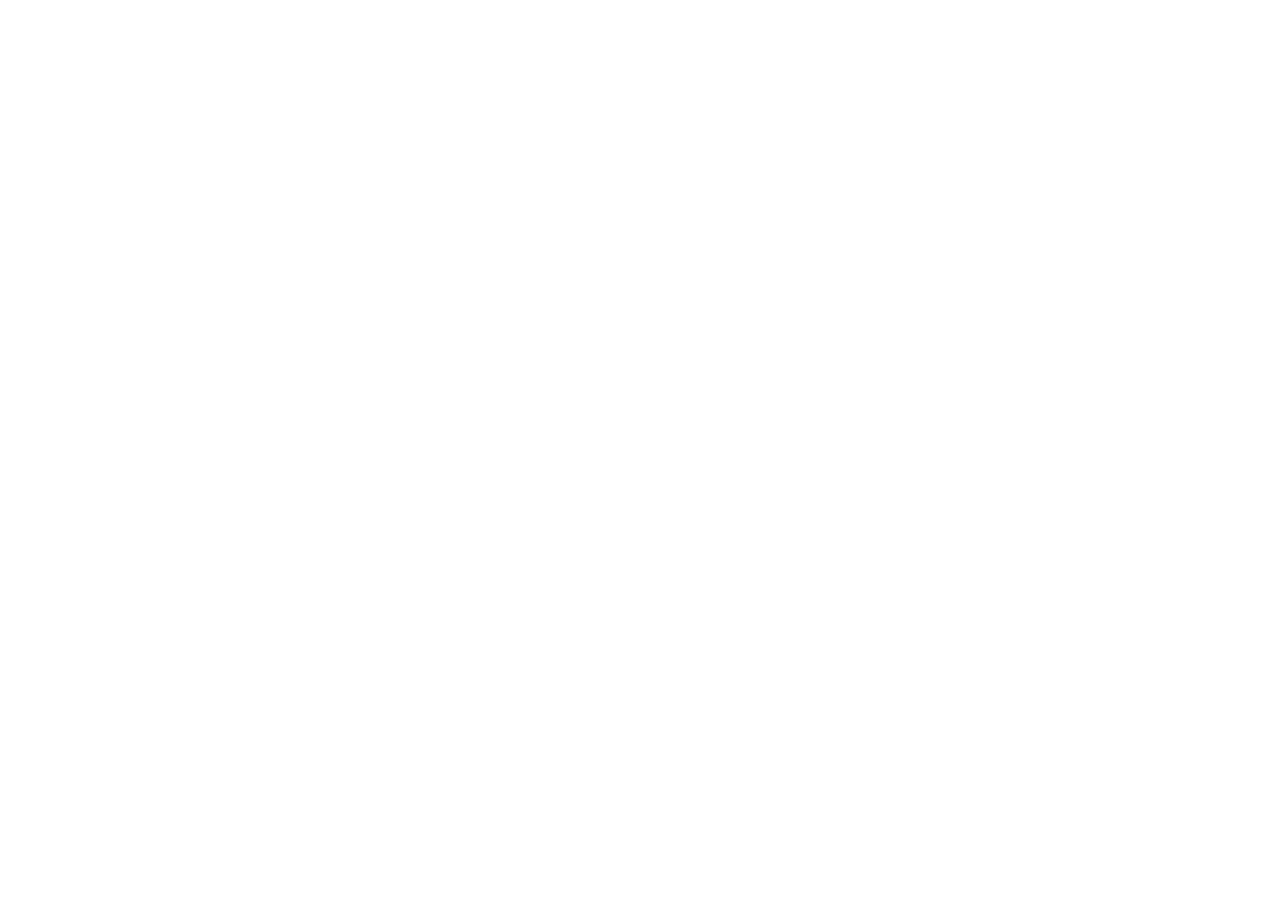
==== index.html @ ca4f279c "Inicio del Proyecto" ====
<!DOCTYPE html>
<html lang="en">
<head>
    <meta charset="UTF-8">
    <meta http-equiv="X-UA-Compatible" content="IE=edge">
    <meta name="viewport" content="width=device-width, initial-scale=1.0">
    <meta name="description" content="">
    <title>Nike Shop</title>
    <!-- CSS -->
    <link rel="stylesheet" href="css/style.css">
    <!-- CSS BOOTSTRAP -->
    <link href="https://cdn.jsdelivr.net/npm/bootstrap@5.2.1/dist/css/bootstrap.min.css" rel="stylesheet" integrity="sha384-iYQeCzEYFbKjA/T2uDLTpkwGzCiq6soy8tYaI1GyVh/UjpbCx/TYkiZhlZB6+fzT" crossorigin="anonymous">
</head>
<body>
    
</body>
</html>
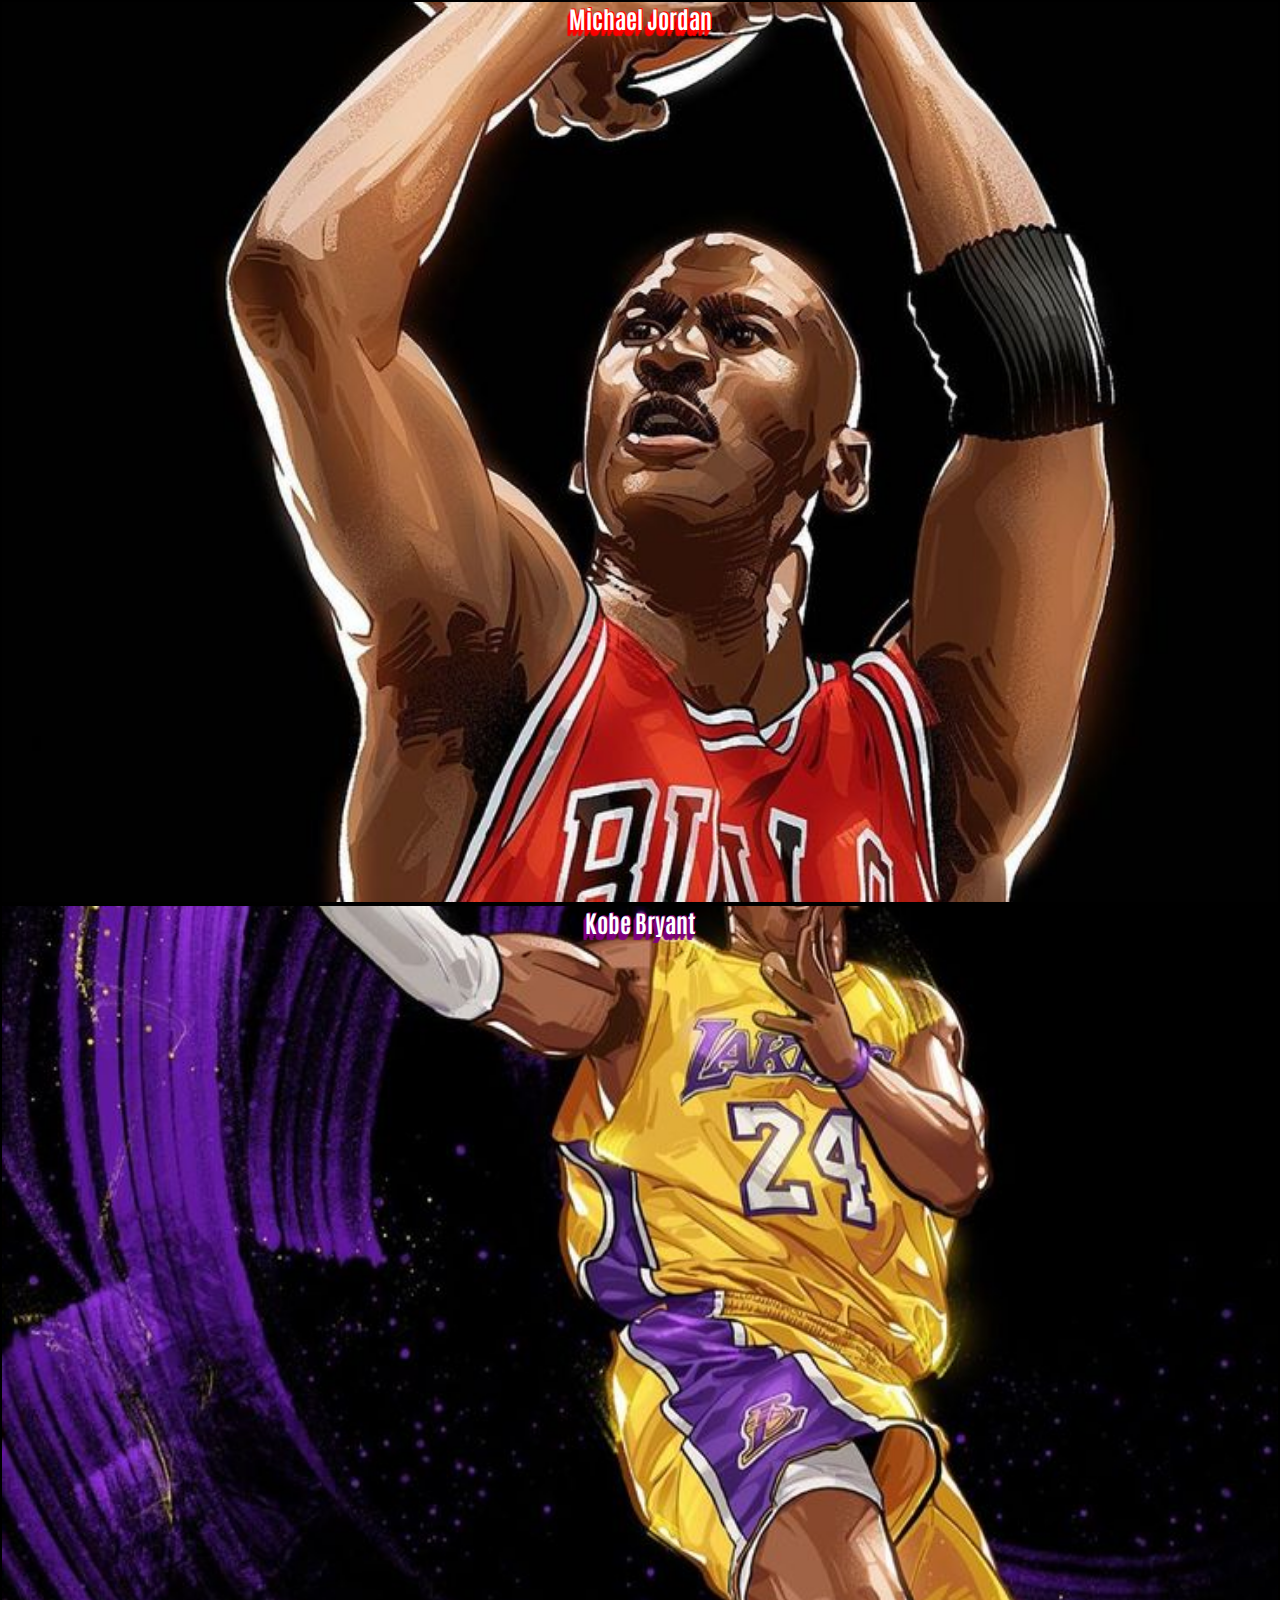
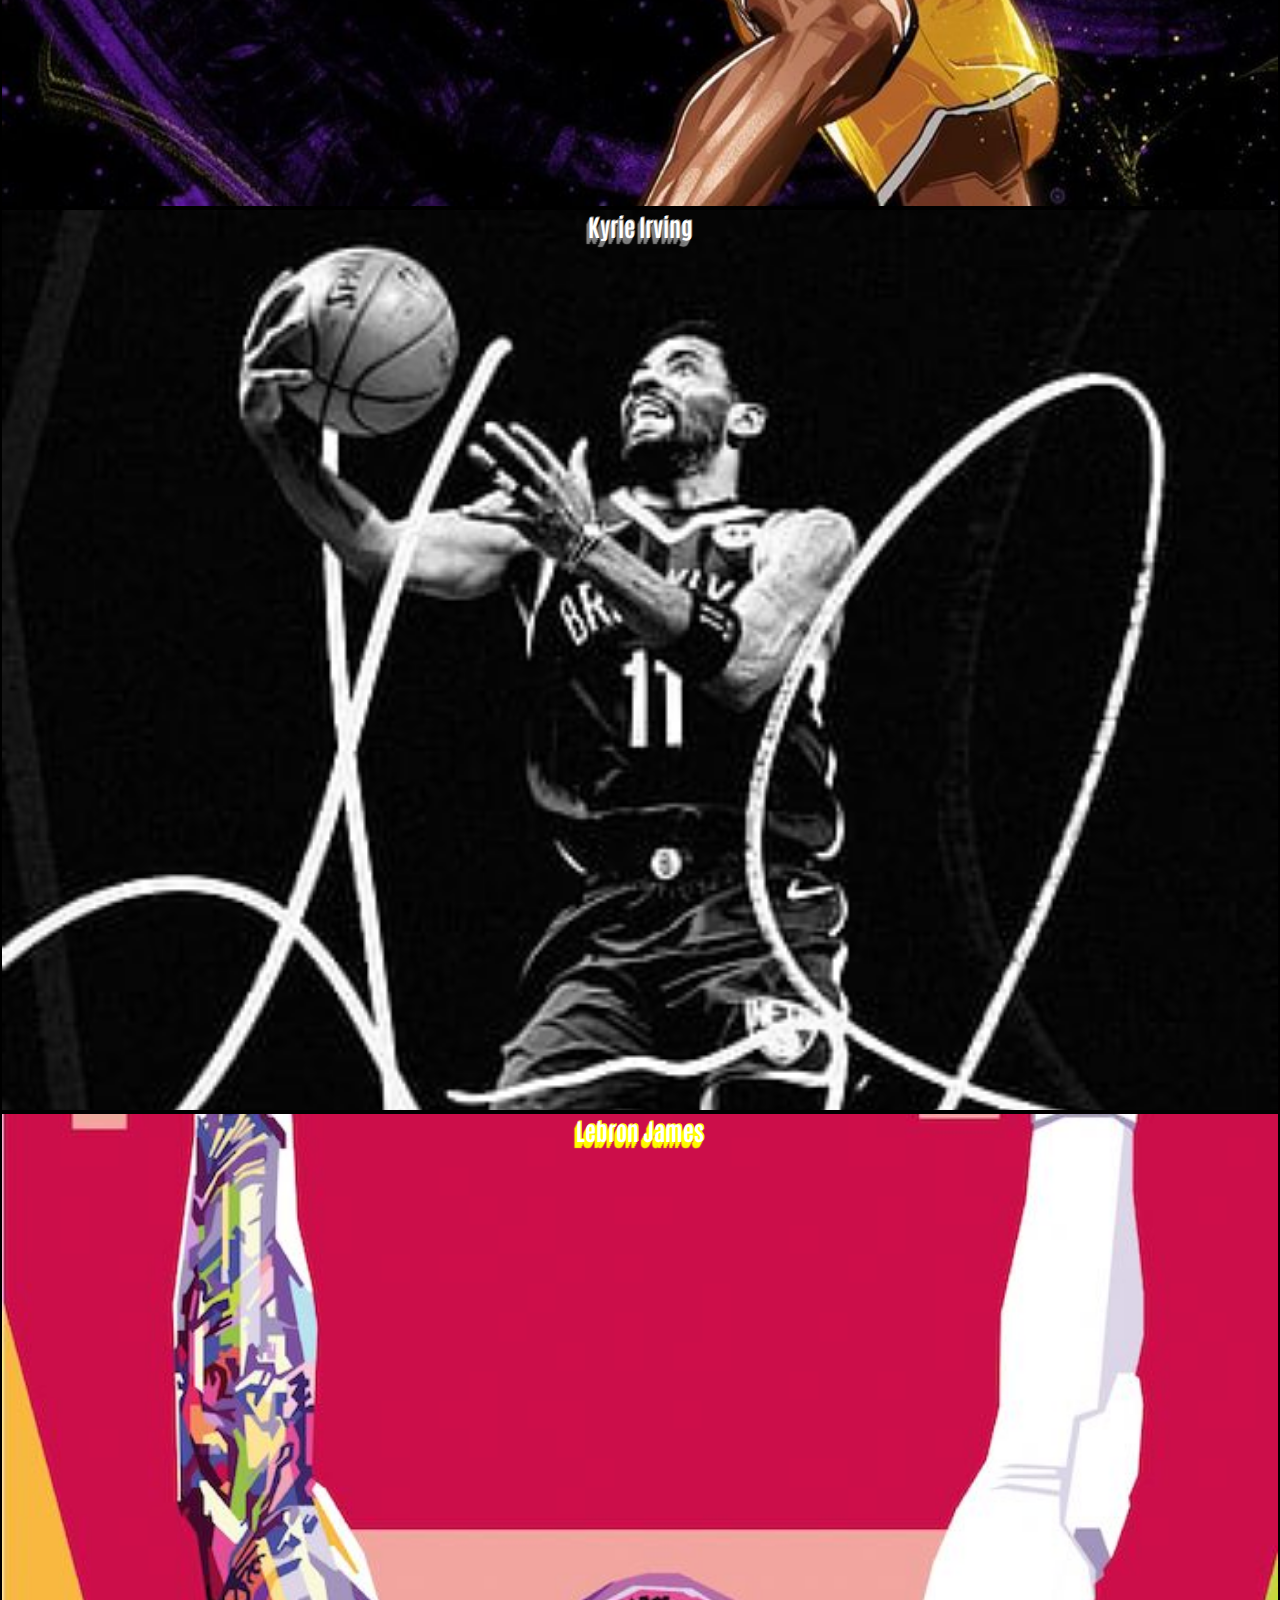
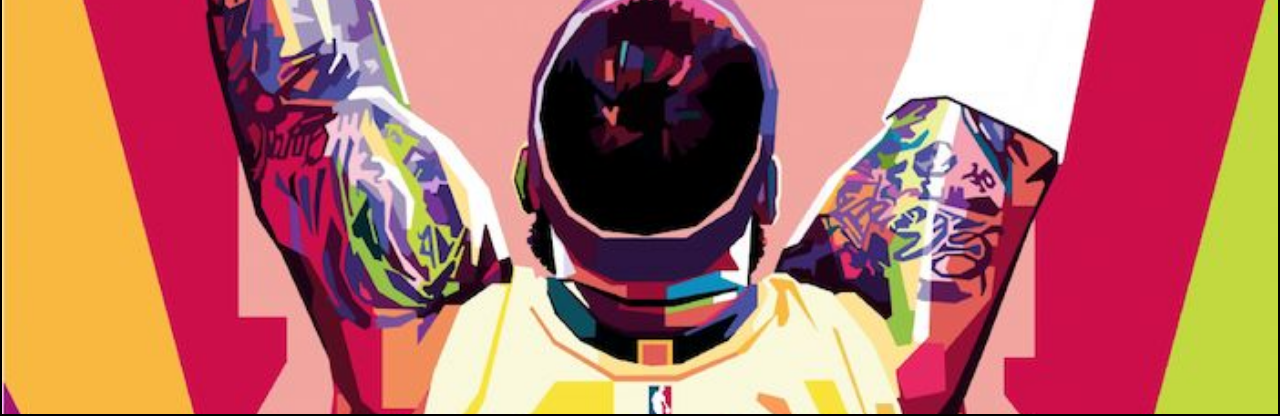
==== commit 63bac27a: "Index.html al 90%" ====
--- a/index.html
+++ b/index.html
@@ -1,17 +1,55 @@
 <!DOCTYPE html>
 <html lang="en">
-<head>
-    <meta charset="UTF-8">
-    <meta http-equiv="X-UA-Compatible" content="IE=edge">
-    <meta name="viewport" content="width=device-width, initial-scale=1.0">
-    <meta name="description" content="">
+  <head>
+    <meta charset="UTF-8" />
+    <meta http-equiv="X-UA-Compatible" content="IE=edge" />
+    <meta name="viewport" content="width=device-width, initial-scale=1.0" />
+    <meta name="description" content="" />
     <title>Nike Shop</title>
+    <link rel="shortcut icon" href="img/logo.png" type="image/x-icon">
+    <!-- CSS BOOTSTRAP -->
+    <link
+      href="https://cdn.jsdelivr.net/npm/bootstrap@5.2.1/dist/css/bootstrap.min.css"
+      rel="stylesheet"
+      integrity="sha384-iYQeCzEYFbKjA/T2uDLTpkwGzCiq6soy8tYaI1GyVh/UjpbCx/TYkiZhlZB6+fzT"
+      crossorigin="anonymous"
+    />
     <!-- CSS -->
-    <link rel="stylesheet" href="css/style.css">
-    <!-- CSS BOOTSTRAP -->
-    <link href="https://cdn.jsdelivr.net/npm/bootstrap@5.2.1/dist/css/bootstrap.min.css" rel="stylesheet" integrity="sha384-iYQeCzEYFbKjA/T2uDLTpkwGzCiq6soy8tYaI1GyVh/UjpbCx/TYkiZhlZB6+fzT" crossorigin="anonymous">
-</head>
-<body>
-    
-</body>
-</html>+    <link rel="stylesheet" href="css/style.css" />
+  </head>
+  <body>
+        <div class="row">
+            <a href="pages/michael-jordan.html" class="col-sm-12 col-md-3 col-lg-3 col-xl-3"><div id="Caja1" class="cajaZapatos">
+                <h2>Michael Jordan</h2>
+            </div></a>
+
+            <a href="pages/kobe-bryant.html" class="col-sm-12 col-md-3 col-lg-3 col-xl-3"><div id="Caja2" class="cajaZapatos">
+                <h2>Kobe Bryant</h2>
+            </div></a>
+            <a href="pages/kyrie-irving.html" class="col-sm-12 col-md-3 col-lg-3 col-xl-3"><div id="Caja3" class="cajaZapatos">
+                <h2>Kyrie Irving</h2>
+            </div></a>
+            <a href="pages/lebron-james.html" class="col-sm-12 col-md-3 col-lg-3 col-xl-3"><div id="Caja4" class="cajaZapatos">
+                <h2>Lebron James</h2>
+            </div>
+            </a>
+        </div>
+            
+
+
+
+
+
+
+
+
+
+
+    <!-- JavaScript BOOTSTRAP -->
+    <script
+      src="https://cdn.jsdelivr.net/npm/bootstrap@5.2.1/dist/js/bootstrap.bundle.min.js"
+      integrity="sha384-u1OknCvxWvY5kfmNBILK2hRnQC3Pr17a+RTT6rIHI7NnikvbZlHgTPOOmMi466C8"
+      crossorigin="anonymous"
+    ></script>
+  </body>
+</html>
--- a/css/style.css
+++ b/css/style.css
@@ -0,0 +1,97 @@
+@import url('https://fonts.googleapis.com/css2?family=Antonio:wght@100&display=swap');
+*{
+    margin: 0;
+    padding: 0;
+}
+body{
+    background-color: black;
+    font-family: 'Antonio', sans-serif;
+}
+.row{
+    margin-right: 0;
+    margin-left: 0;
+}
+.row a{
+    text-decoration: none;
+    color: black;
+    padding: 0;
+}
+
+.cajaZapatos{
+    background-color: aqua;
+    height: 100vh;
+    border: 2px black solid;
+    display: flex;
+    justify-content: center;
+}
+
+#Caja1{
+    background-image: url(../img/michael.jpg);
+    background-position: center;
+    background-size: cover;
+}
+#Caja1 h2{
+    color: white;
+    text-shadow: 1px -1px 0 red, -1px 2px 1px red, -2px 4px 1px red, -3px 6px 1px red, -4px 8px 1px rgba(206,89,55,0);
+}
+#Caja2{
+    background-image: url(../img/kobe.jpg);
+    background-position: center;
+    background-size: cover;
+}
+#Caja2 h2{
+    color: white;
+    text-shadow: 1px -1px 0 purple, -1px 2px 1px purple, -2px 4px 1px purple, -3px 6px 1px purple, -4px 8px 1px rgba(206,89,55,0);
+}
+#Caja3{
+    background-image: url(../img/irving.jpg);
+    background-position: center;
+    background-size: cover;
+}
+#Caja3 h2{
+    color: white;
+    text-shadow: 1px -1px 0 grey, -1px 2px 1px gray, -2px 4px 1px grey, -3px 6px 1px gray, -4px 8px 1px rgba(206,89,55,0);
+}
+#Caja4{
+    background-image: url(../img/lebron.jpg);
+    background-position: center;
+    background-size: cover;
+}
+#Caja4 h2{
+    color: white;
+    text-shadow: 1px -1px 0 yellow, -1px 2px 1px yellow, -2px 4px 1px yellow, -3px 6px 1px yellow, -4px 8px 1px rgba(206,89,55,0);
+}
+
+#Caja1:hover{
+    transform: scale(0.9);
+		transition: 0.4s;
+}
+#Caja2:hover{
+    transform: scale(0.9);
+		transition: 0.4s;
+}
+#Caja3:hover{
+    transform: scale(0.9);
+		transition: 0.4s;
+}
+#Caja4:hover{
+    transform: scale(0.9);
+		transition: 0.4s;
+}
+
+/**************Media-queris**************/
+@media (min-width: 300px) and (max-width: 699px){
+    .cajaZapatos{
+        height: 25vh;
+    }
+
+    #Caja2{
+        background-position:top;
+        background-size: cover;
+    }
+    #Caja3{
+        background-position: center;
+        background-size: cover;
+    }
+}
+
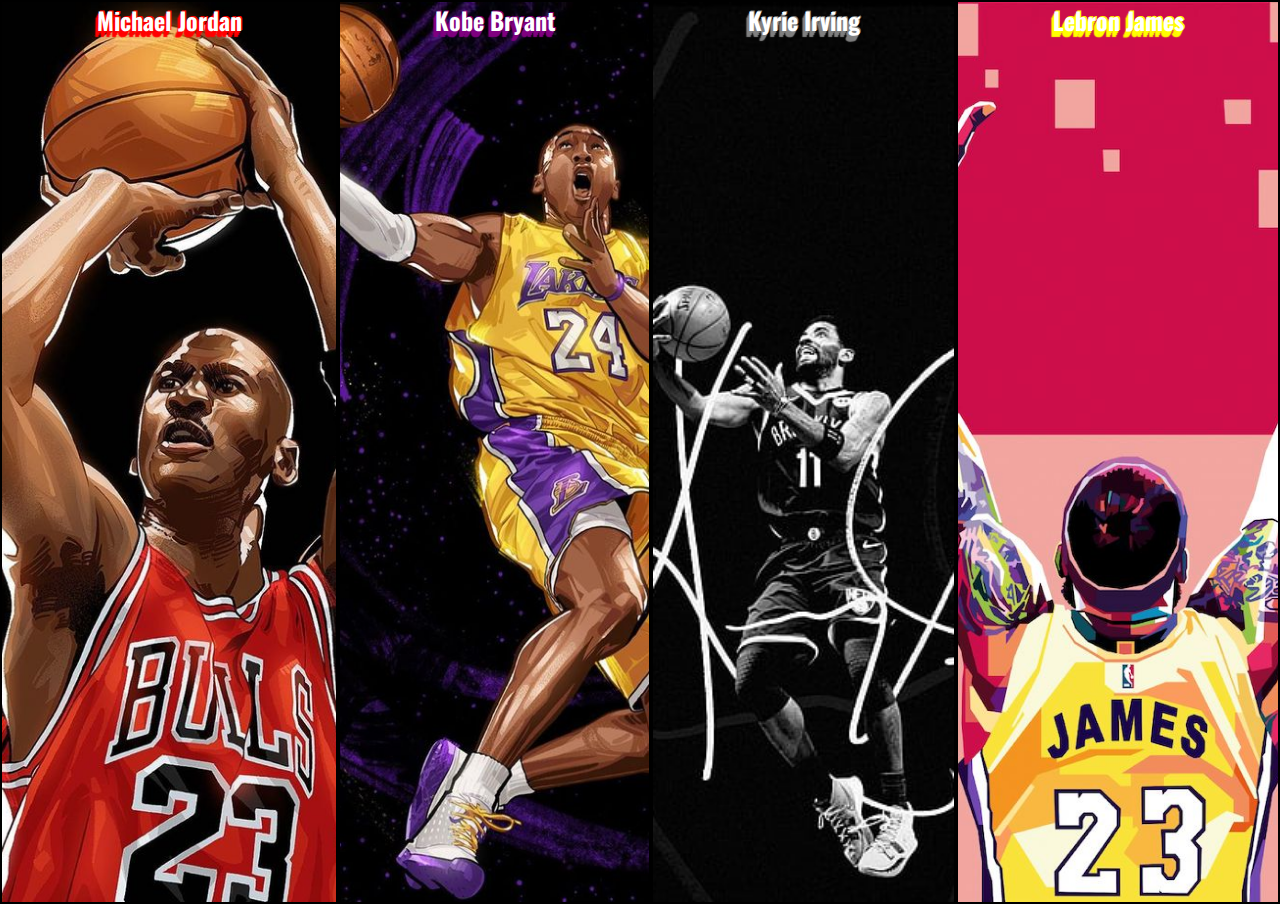
==== commit 94e69dc9: "MichaelJordan.html casi lista" ====
--- a/index.html
+++ b/index.html
@@ -1,5 +1,5 @@
 <!DOCTYPE html>
-<html lang="en">
+<html lang="es">
   <head>
     <meta charset="UTF-8" />
     <meta http-equiv="X-UA-Compatible" content="IE=edge" />
@@ -17,23 +17,23 @@
     <!-- CSS -->
     <link rel="stylesheet" href="css/style.css" />
   </head>
-  <body>
-        <div class="row">
-            <a href="pages/michael-jordan.html" class="col-sm-12 col-md-3 col-lg-3 col-xl-3"><div id="Caja1" class="cajaZapatos">
+  <body class="bodyIndex">
+           <header>
+            <a href="pages/michael-jordan.html"><div id="Caja1" class="cajaZapatos">
                 <h2>Michael Jordan</h2>
             </div></a>
 
-            <a href="pages/kobe-bryant.html" class="col-sm-12 col-md-3 col-lg-3 col-xl-3"><div id="Caja2" class="cajaZapatos">
+            <a href="pages/kobe-bryant.html"><div id="Caja2" class="cajaZapatos">
                 <h2>Kobe Bryant</h2>
             </div></a>
-            <a href="pages/kyrie-irving.html" class="col-sm-12 col-md-3 col-lg-3 col-xl-3"><div id="Caja3" class="cajaZapatos">
+            <a href="pages/kyrie-irving.html"><div id="Caja3" class="cajaZapatos">
                 <h2>Kyrie Irving</h2>
             </div></a>
-            <a href="pages/lebron-james.html" class="col-sm-12 col-md-3 col-lg-3 col-xl-3"><div id="Caja4" class="cajaZapatos">
+            <a href="pages/lebron-james.html"><div id="Caja4" class="cajaZapatos">
                 <h2>Lebron James</h2>
             </div>
             </a>
-        </div>
+          </header>
             
 
 
--- a/css/style.css
+++ b/css/style.css
@@ -1,20 +1,23 @@
-@import url('https://fonts.googleapis.com/css2?family=Antonio:wght@100&display=swap');
+@import url('https://fonts.googleapis.com/css2?family=Oswald&display=swap');
 *{
     margin: 0;
     padding: 0;
-}
-body{
+    list-style: none;
+}
+.bodyIndex{
     background-color: black;
-    font-family: 'Antonio', sans-serif;
+    font-family: 'Oswald', sans-serif;
+}
+.bodyMichael{
+  background-color: white;
+  font-family: 'Oswald', sans-serif;
+}
+header a{
+    text-decoration: none;
 }
 .row{
     margin-right: 0;
     margin-left: 0;
-}
-.row a{
-    text-decoration: none;
-    color: black;
-    padding: 0;
 }
 
 .cajaZapatos{
@@ -29,6 +32,7 @@
     background-image: url(../img/michael.jpg);
     background-position: center;
     background-size: cover;
+    grid-area: Caja1;
 }
 #Caja1 h2{
     color: white;
@@ -38,6 +42,7 @@
     background-image: url(../img/kobe.jpg);
     background-position: center;
     background-size: cover;
+    grid-area: Caja2;
 }
 #Caja2 h2{
     color: white;
@@ -47,6 +52,7 @@
     background-image: url(../img/irving.jpg);
     background-position: center;
     background-size: cover;
+    grid-area: Caja3;
 }
 #Caja3 h2{
     color: white;
@@ -56,6 +62,7 @@
     background-image: url(../img/lebron.jpg);
     background-position: center;
     background-size: cover;
+    grid-area: Caja4;
 }
 #Caja4 h2{
     color: white;
@@ -79,19 +86,263 @@
 		transition: 0.4s;
 }
 
+header{
+  display: grid;
+  grid-template-areas: 
+  "Caja1 Caja2 Caja3 Caja4"
+  "Caja1 Caja2 Caja3 Caja4"
+  "Caja1 Caja2 Caja3 Caja4"
+  "Caja1 Caja2 Caja3 Caja4";
+}
+
+
+
+
+
+
+/***********Inicio Del CSS De michael-jordan.html***********/
+.videoPrincipal{
+    position: relative;
+    height: 600px;
+}
+.videoPrincipal video{
+    width: 100%;
+    height: 600px;
+    object-fit: cover;
+}
+.gradiente{
+  position: absolute;
+  top: 0;
+  width: 100%;
+  height: 600px;
+  background: linear-gradient(#FF0000, #ffffff);
+  opacity: 0.6;
+}
+.textoPrincipal{
+    position: absolute;
+    top: 0;
+    width: 100%;
+    height: 600px;
+}
+.textoPrincipal h1{
+    color: #000000;
+    font-size: 60px;
+    height: 300px;
+    letter-spacing: 5px;
+    text-transform: uppercase;
+    width: 100%;
+    animation: text linear 2000ms infinite;
+    display: flex;
+    justify-content: center;
+    align-items: flex-end;
+}
+@keyframes text {
+    0% {
+      text-shadow:
+        4px -4px 0 #da0641,
+        3px -3px 0 #da0641,
+        2px -2px 0 #da0641,
+        1px -1px 0 #da0641,
+        -4px 4px 0 #ffffff,
+        -3px 3px 0 #ffffff,
+        -2px 2px 0 #ffffff,
+        -1px 1px 0 #ffffff
+      ;
+    }
+    25% {
+      text-shadow:
+        -4px -4px 0 #ffffff,
+        -3px -3px 0 #ffffff,
+        -2px -2px 0 #ffffff,
+        -1px -1px 0 #ffffff,
+        4px 4px 0 #da0641,
+        3px 3px 0 #da0641,
+        2px 2px 0 #da0641,
+        1px 1px 0 #da0641
+      ;
+    }
+    50% {
+      text-shadow:
+        -4px 4px 0 #da0641,
+        -3px 3px 0 #da0641,
+        -2px 2px 0 #da0641,
+        -1px 1px 0 #da0641,
+        4px -4px 0 #ffffff,
+        3px -3px 0 #ffffff,
+        2px -2px 0 #ffffff,
+        1px -1px 0 #ffffff
+      ;
+    }
+    75% {
+      text-shadow:
+        4px 4px 0 #ffffff,
+        3px 3px 0 #ffffff,
+        2px 2px 0 #ffffff,
+        1px 1px 0 #ffffff,
+        -4px -4px 0 #da0641,
+        -3px -3px 0 #da0641,
+        -2px -2px 0 #da0641,
+        -1px -1px 0 #da0641
+      ;
+    }
+    100% {
+      text-shadow:
+        4px -4px 0 #da0641,
+        3px -3px 0 #da0641,
+        2px -2px 0 #da0641,
+        1px -1px 0 #da0641,
+        -4px 4px 0 #ffffff,
+        -3px 3px 0 #ffffff,
+        -2px 2px 0 #ffffff,
+        -1px 1px 0 #ffffff
+      ;
+    }
+  }
+.textoPrincipal p{
+    display: flex;
+    height: 100x;
+    justify-content: center;
+    font-size: 30px;
+    color: black;
+}
+nav{
+    background-color: #FF0000;
+}
+.nav{
+    display: flex;
+    justify-content: end;
+    font-size: 20px;
+}
+.textoIntoductivoMichael{
+    text-align: center;
+    height: 300px;
+    padding: 30px;
+    margin: 50px;
+    color: black;
+    border: 2px black solid;
+    animation: box linear 2000ms infinite;
+}
+@keyframes box {
+    0% {
+      box-shadow:
+        4px -4px 0 #da0641,
+        3px -3px 0 #da0641,
+        2px -2px 0 #da0641,
+        1px -1px 0 #da0641,
+        -4px 4px 0 #000000,
+        -3px 3px 0 #000000,
+        -2px 2px 0 #000000,
+        -1px 1px 0 #000000
+      ;
+    }
+    25% {
+      box-shadow:
+        -4px -4px 0 #000000,
+        -3px -3px 0 #000000,
+        -2px -2px 0 #000000,
+        -1px -1px 0 #000000,
+        4px 4px 0 #da0641,
+        3px 3px 0 #da0641,
+        2px 2px 0 #da0641,
+        1px 1px 0 #da0641
+      ;
+    }
+    50% {
+      box-shadow:
+        -4px 4px 0 #da0641,
+        -3px 3px 0 #da0641,
+        -2px 2px 0 #da0641,
+        -1px 1px 0 #da0641,
+        4px -4px 0 #ffffff,
+        3px -3px 0 #ffffff,
+        2px -2px 0 #ffffff,
+        1px -1px 0 #ffffff
+      ;
+    }
+    75% {
+      box-shadow:
+        4px 4px 0 #000000,
+        3px 3px 0 #000000,
+        2px 2px 0 #000000,
+        1px 1px 0 #000000,
+        -4px -4px 0 #da0641,
+        -3px -3px 0 #da0641,
+        -2px -2px 0 #da0641,
+        -1px -1px 0 #da0641
+      ;
+    }
+    100% {
+      box-shadow:
+        4px -4px 0 #da0641,
+        3px -3px 0 #da0641,
+        2px -2px 0 #da0641,
+        1px -1px 0 #da0641,
+        -4px 4px 0 #000000,
+        -3px 3px 0 #000000,
+        -2px 2px 0 #000000,
+        -1px 1px 0 #000000
+      ;
+    }
+  }
+.textoIntoductivoMichael h2{
+    color: black;
+    padding-top: 10px;
+    padding-bottom: 40px;
+}
+.bannerJordans img{
+  width: 100%;
+  height: 500px;
+}
+.titulosDeJordans{
+  color: black;
+  font-size: 3rem;
+  animation: text linear 2000ms infinite;
+  margin: 30px;
+}
+.jordan-1-4-6{
+    display: flex;
+    justify-content: space-around;
+    align-items: center;
+    margin-top: 30px;
+}
+.tarjetas{
+  display: flex;
+  justify-content: center;
+  margin-bottom: 50px;
+}
+.tarjetas img{
+  padding: 10px;
+}
+
+
+.buttonTarjetas{
+    padding: 5px;
+}
+
+
+
 /**************Media-queris**************/
+
+
 @media (min-width: 300px) and (max-width: 699px){
+    body header{
+      display: grid;
+      grid-template-areas: 
+      "Caja1"
+      "Caja2"
+      "Caja3"
+      "Caja4";
+    }
     .cajaZapatos{
-        height: 25vh;
-    }
-
+      height: 25vh;
+    }
     #Caja2{
-        background-position:top;
-        background-size: cover;
-    }
-    #Caja3{
-        background-position: center;
-        background-size: cover;
-    }
-}
-
+      background-position: top;
+    }
+    .textoIntoductivoMichael{
+      margin: 40px 0 40px 0;
+    }
+    .bannerJordan1 img{
+      height: 250px;
+    }
+}